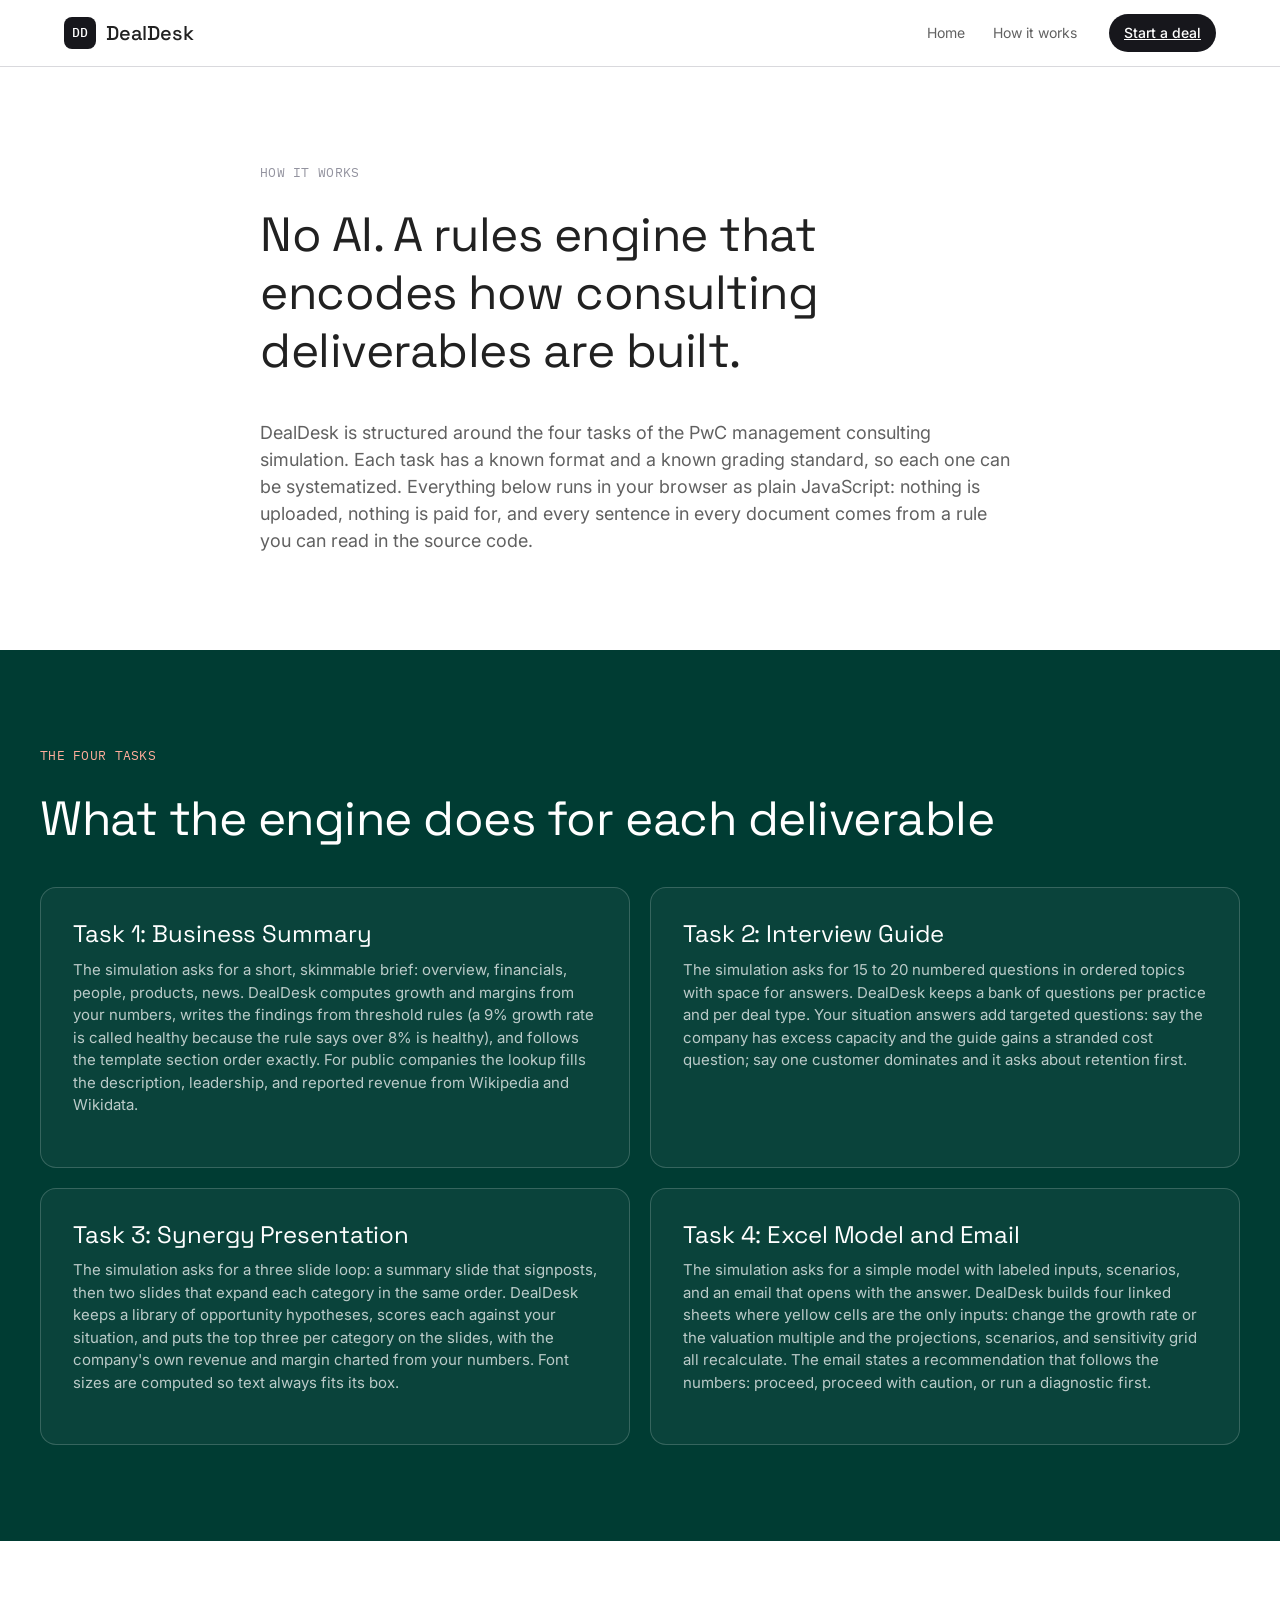
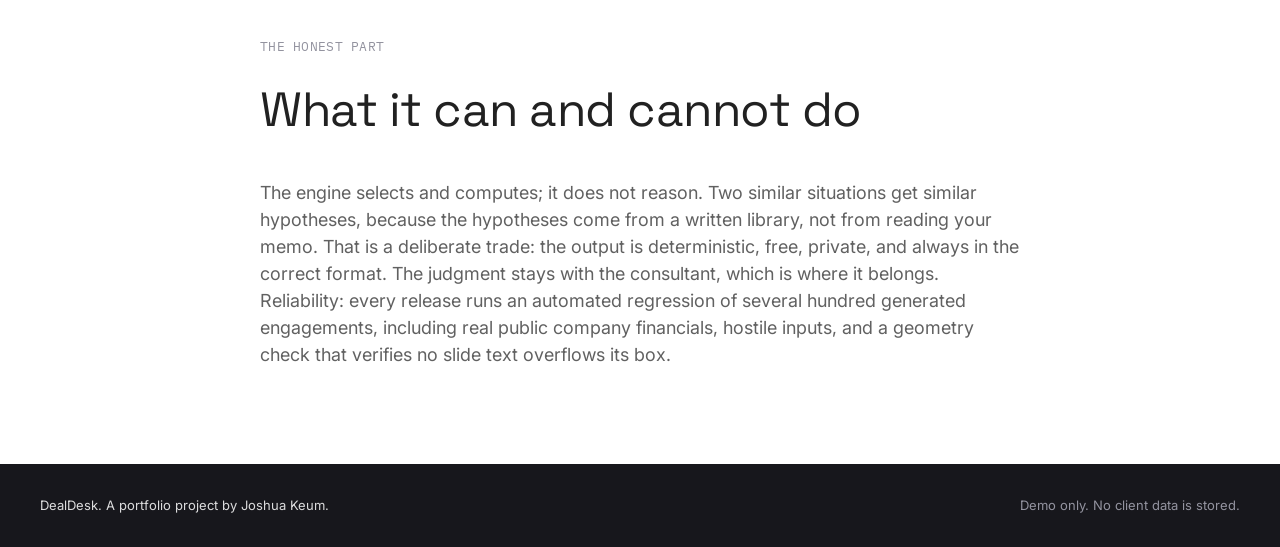
==== how-it-works.html @ 540aa22e "Practice lenses and automatic company branding The practice now decides what is asked about the patt" ====
<!DOCTYPE html>
<html lang="en">
<head>
  <meta charset="UTF-8" />
  <meta name="viewport" content="width=device-width, initial-scale=1.0" />
  <title>How DealDesk Works</title>
  <meta name="description" content="How DealDesk works: a rules engine structured on the four tasks of the PwC management consulting simulation. No AI, no server, free forever." />
  <link rel="preconnect" href="https://fonts.googleapis.com" />
  <link rel="preconnect" href="https://fonts.gstatic.com" crossorigin />
  <link href="https://fonts.googleapis.com/css2?family=Space+Grotesk:wght@400;500&family=Inter:wght@400;500&family=IBM+Plex+Mono:wght@400;500&display=swap" rel="stylesheet" />
  <link rel="stylesheet" href="css/styles.css?v=2026072414" />
</head>
<body>

  <header class="nav">
    <div class="nav-inner">
      <a class="brand" href="index.html">
        <span class="brand-mark">DD</span>
        <span class="brand-name">DealDesk</span>
      </a>
      <nav class="nav-links">
        <a href="index.html">Home</a>
        <a href="how-it-works.html">How it works</a>
      </nav>
      <a class="btn btn-primary btn-sm" href="index.html#" onclick="location.href='index.html'; return false;">Start a deal</a>
    </div>
  </header>

  <main class="view active">
    <section class="section">
      <div class="section-inner about-inner">
        <p class="eyebrow">How it works</p>
        <h2>No AI. A rules engine that encodes how consulting deliverables are built.</h2>
        <p class="about-text">DealDesk is structured around the four tasks of the PwC management
          consulting simulation. Each task has a known format and a known grading standard, so each
          one can be systematized. Everything below runs in your browser as plain JavaScript:
          nothing is uploaded, nothing is paid for, and every sentence in every document comes from
          a rule you can read in the source code.</p>
      </div>
    </section>

    <section class="section section-alt">
      <div class="section-inner">
        <p class="eyebrow">The four tasks</p>
        <h2>What the engine does for each deliverable</h2>
        <div class="deliv-grid">
          <div class="deliv-card">
            <h3>Task 1: Business Summary</h3>
            <p>The simulation asks for a short, skimmable brief: overview, financials, people,
              products, news. DealDesk computes growth and margins from your numbers, writes the
              findings from threshold rules (a 9% growth rate is called healthy because the rule
              says over 8% is healthy), and follows the template section order exactly. For public
              companies the lookup fills the description, leadership, and reported revenue from
              Wikipedia and Wikidata.</p>
          </div>
          <div class="deliv-card">
            <h3>Task 2: Interview Guide</h3>
            <p>The simulation asks for 15 to 20 numbered questions in ordered topics with space for
              answers. DealDesk keeps a bank of questions per practice and per deal type. Your
              situation answers add targeted questions: say the company has excess capacity and the
              guide gains a stranded cost question; say one customer dominates and it asks about
              retention first.</p>
          </div>
          <div class="deliv-card">
            <h3>Task 3: Synergy Presentation</h3>
            <p>The simulation asks for a three slide loop: a summary slide that signposts, then two
              slides that expand each category in the same order. DealDesk keeps a library of
              opportunity hypotheses, scores each against your situation, and puts the top three
              per category on the slides, with the company's own revenue and margin charted from
              your numbers. Font sizes are computed so text always fits its box.</p>
          </div>
          <div class="deliv-card">
            <h3>Task 4: Excel Model and Email</h3>
            <p>The simulation asks for a simple model with labeled inputs, scenarios, and an email
              that opens with the answer. DealDesk builds four linked sheets where yellow cells are
              the only inputs: change the growth rate or the valuation multiple and the
              projections, scenarios, and sensitivity grid all recalculate. The email states a
              recommendation that follows the numbers: proceed, proceed with caution, or run a
              diagnostic first.</p>
          </div>
        </div>
      </div>
    </section>

    <section class="section">
      <div class="section-inner about-inner">
        <p class="eyebrow">The honest part</p>
        <h2>What it can and cannot do</h2>
        <p class="about-text">The engine selects and computes; it does not reason. Two similar
          situations get similar hypotheses, because the hypotheses come from a written library,
          not from reading your memo. That is a deliberate trade: the output is deterministic,
          free, private, and always in the correct format. The judgment stays with the consultant,
          which is where it belongs.</p>
        <p class="about-text">Reliability: every release runs an automated regression of several
          hundred generated engagements, including real public company financials, hostile inputs,
          and a geometry check that verifies no slide text overflows its box.</p>
      </div>
    </section>

    <footer class="footer">
      <div class="footer-inner">
        <span>DealDesk. A portfolio project by Joshua Keum.</span>
        <span class="footer-muted">Demo only. No client data is stored.</span>
      </div>
    </footer>
  </main>

</body>
</html>
---- css/styles.css ----
/* ============ DealDesk styles: Cohere design system ============
   White editorial canvas, deep green product band, near-black pill
   CTAs, stone cards, mono labels, flat border-driven depth. */

:root {
  --primary: #17171c;
  --black: #000000;
  --ink: #212121;
  --deep-green: #003c33;
  --dark-navy: #071829;
  --canvas: #ffffff;
  --soft-stone: #eeece7;
  --pale-green: #edfce9;
  --pale-blue: #f1f5ff;
  --hairline: #d9d9dd;
  --border-light: #e5e7eb;
  --card-border: #f2f2f2;
  --muted: #93939f;
  --slate: #75758a;
  --body-muted: #616161;
  --action-blue: #1863dc;
  --focus-blue: #4c6ee6;
  --coral: #ff7759;
  --coral-soft: #ffad9b;
  --on-dark: #ffffff;
  --error: #b30000;

  --r-xs: 4px;
  --r-sm: 8px;
  --r-md: 16px;
  --r-lg: 22px;
  --r-xl: 30px;
  --r-pill: 32px;

  --font-display: "Space Grotesk", "Inter", ui-sans-serif, system-ui, sans-serif;
  --font-ui: "Inter", "Arial", ui-sans-serif, system-ui, sans-serif;
  --font-mono: "IBM Plex Mono", ui-monospace, monospace;
}

* { margin: 0; padding: 0; box-sizing: border-box; }

html { scroll-behavior: smooth; }

body {
  font-family: var(--font-ui);
  font-size: 16px;
  font-weight: 400;
  color: var(--ink);
  background: var(--canvas);
  line-height: 1.5;
  -webkit-font-smoothing: antialiased;
}

h1, h2, h3 {
  font-family: var(--font-display);
  font-weight: 400;
  line-height: 1.2;
}

/* ============ Buttons ============ */
.btn {
  font-family: var(--font-ui);
  font-weight: 500;
  font-size: 14px;
  line-height: 1.71;
  border: 1px solid transparent;
  border-radius: var(--r-pill);
  padding: 12px 24px;
  cursor: pointer;
  transition: opacity 0.18s ease, background 0.18s ease, color 0.18s ease;
}
.btn-primary { background: var(--primary); color: var(--on-dark); }
.btn-primary:hover:not(:disabled) { opacity: 0.85; }
.btn-ghost { background: transparent; color: var(--primary); border-color: var(--primary); }
.btn-ghost:hover:not(:disabled) { background: var(--soft-stone); }
.btn-sm { padding: 6px 14px; }
.btn-lg { padding: 14px 28px; font-size: 15px; }
.btn:disabled { opacity: 0.35; cursor: not-allowed; }
.btn-link {
  background: none; border: none; color: var(--action-blue); font-weight: 500;
  cursor: pointer; font-size: 14px; padding: 0; margin-top: 0.75rem;
  text-decoration: underline; text-underline-offset: 3px;
}

/* ============ Nav ============ */
.nav {
  position: sticky; top: 0; z-index: 50;
  background: rgba(255, 255, 255, 0.94);
  backdrop-filter: blur(8px);
  border-bottom: 1px solid var(--hairline);
}
.nav-inner {
  max-width: 1200px; margin: 0 auto; padding: 14px 24px;
  display: flex; align-items: center; gap: 2rem;
}
.brand { display: flex; align-items: center; gap: 10px; text-decoration: none; }
.brand-mark {
  width: 32px; height: 32px; border-radius: var(--r-sm);
  background: var(--primary); color: var(--on-dark);
  display: grid; place-items: center;
  font-family: var(--font-mono); font-weight: 500; font-size: 13px;
}
.brand-name {
  font-family: var(--font-display); font-weight: 500; font-size: 20px;
  letter-spacing: -0.2px; color: var(--ink);
}
.nav-links { display: flex; gap: 28px; margin-left: auto; }
.nav-links a {
  color: var(--body-muted); text-decoration: none; font-size: 14px; font-weight: 400;
}
.nav-links a:hover { color: var(--ink); text-decoration: underline; text-underline-offset: 4px; }

/* ============ Views ============ */
.view { display: none; }
.view.active { display: block; }

/* ============ Hero ============ */
.hero {
  max-width: 1200px; margin: 0 auto; padding: 96px 24px 80px;
  display: grid; grid-template-columns: 1.15fr 1fr; gap: 56px; align-items: center;
}
.eyebrow {
  font-family: var(--font-mono);
  font-size: 13px; font-weight: 400; letter-spacing: 0.28px;
  text-transform: uppercase; color: var(--muted); margin-bottom: 24px;
}
.hero h1 {
  font-size: clamp(42px, 6vw, 76px);
  line-height: 1.02; letter-spacing: -0.02em;
  color: var(--ink); margin-bottom: 24px;
}
.hero-sub {
  font-size: 18px; line-height: 1.4; color: var(--body-muted);
  max-width: 34rem; margin-bottom: 32px;
}
.hero-actions { display: flex; gap: 16px; flex-wrap: wrap; align-items: center; }
.hero-note { margin-top: 28px; font-size: 13px; color: var(--muted); }

/* Hero doc stack visual: rounded media cards, flat, border-driven */
.hero-visual { display: flex; justify-content: center; }
.doc-stack { position: relative; width: 320px; height: 360px; }
.doc-card {
  position: absolute; width: 240px; background: var(--canvas);
  border: 1px solid var(--border-light); border-radius: var(--r-lg);
  padding: 20px;
}
.doc-1 { top: 0; left: 0; transform: rotate(-3deg); background: var(--soft-stone); border-color: var(--soft-stone); }
.doc-2 { top: 112px; left: 60px; transform: rotate(2deg); z-index: 2; }
.doc-3 { top: 228px; left: 15px; transform: rotate(-1.5deg); z-index: 3; background: var(--primary); border-color: var(--primary); }
.doc-3 .doc-title { color: var(--on-dark); }
.doc-title {
  display: block; font-family: var(--font-display); font-weight: 500;
  margin: 10px 0 12px; font-size: 15px; letter-spacing: -0.1px; color: var(--ink);
}
.doc-tag {
  font-family: var(--font-mono); font-size: 11px; font-weight: 500;
  letter-spacing: 0.28px; padding: 3px 8px; border-radius: var(--r-xs);
}
.tag-doc { background: var(--pale-blue); color: var(--action-blue); }
.tag-ppt { background: #fff0ec; color: var(--coral); }
.tag-xls { background: var(--pale-green); color: var(--deep-green); }
.doc-lines i { display: block; height: 6px; border-radius: 3px; background: var(--border-light); margin-bottom: 6px; }
.doc-1 .doc-lines i { background: #e0ded7; }
.doc-grid { display: grid; grid-template-columns: repeat(4, 1fr); gap: 4px; }
.doc-grid i { height: 12px; background: #26262c; border: 1px solid #303038; border-radius: 2px; }

/* ============ Sections ============ */
.section { padding: 96px 24px; }
.section-alt { background: var(--deep-green); color: var(--on-dark); }
.section-inner { max-width: 1200px; margin: 0 auto; }
.section h2 {
  font-size: clamp(32px, 4vw, 48px); letter-spacing: -0.01em;
  color: var(--ink); margin-bottom: 40px;
}
.section-alt h2, .section-alt .eyebrow { color: var(--on-dark); }
.section-alt .eyebrow { color: var(--coral-soft); }

/* How it works: unframed capability cards with top rules */
.steps-row { display: grid; grid-template-columns: repeat(3, 1fr); gap: 32px; }
.step-card { border-top: 1px solid var(--hairline); padding-top: 24px; }
.step-num {
  font-family: var(--font-mono); font-size: 13px; letter-spacing: 0.28px;
  color: var(--muted);
}
.step-card h3 {
  font-size: 24px; line-height: 1.3; margin: 12px 0 8px; color: var(--ink);
  letter-spacing: -0.1px;
}
.step-card p { font-size: 15px; color: var(--body-muted); }

/* Deliverables: dark green band, translucent cards, pale borders */
.deliv-intro {
  font-size: 18px; line-height: 1.4; color: rgba(255, 255, 255, 0.75);
  max-width: 46rem; margin: -1.5rem 0 40px;
}
.deliv-grid { display: grid; grid-template-columns: repeat(2, 1fr); gap: 20px; }
.deliv-card {
  border: 1px solid rgba(255, 255, 255, 0.18); border-radius: var(--r-md);
  padding: 32px; background: rgba(255, 255, 255, 0.04);
}
.deliv-icon {
  width: 40px; height: 40px; border-radius: var(--r-sm); display: grid; place-items: center;
  font-size: 18px; margin-bottom: 20px;
  background: rgba(255, 255, 255, 0.1); color: var(--on-dark);
}
.deliv-card h3 { font-size: 24px; letter-spacing: -0.1px; color: var(--on-dark); margin-bottom: 10px; }
.deliv-card p { font-size: 15px; color: rgba(255, 255, 255, 0.72); margin-bottom: 18px; }
.deliv-format {
  font-family: var(--font-mono); font-size: 12px; letter-spacing: 0.28px;
  color: var(--coral-soft); text-transform: uppercase;
}

/* Sample downloads strip on the dark band */
.sample-strip {
  margin-top: 32px; padding-top: 24px;
  border-top: 1px solid rgba(255, 255, 255, 0.18);
  display: flex; align-items: center; gap: 12px; flex-wrap: wrap;
}
.sample-label { font-size: 14px; color: rgba(255, 255, 255, 0.75); margin-right: 8px; }
.sample-btn { color: var(--on-dark); border-color: rgba(255, 255, 255, 0.5); text-decoration: none; display: inline-block; }
.sample-btn:hover { background: rgba(255, 255, 255, 0.12); }

.about-inner { max-width: 760px; }
.about-text { font-size: 18px; line-height: 1.5; color: var(--body-muted); }

.footer { background: var(--primary); padding: 32px 24px; }
.footer-inner {
  max-width: 1200px; margin: 0 auto; display: flex; justify-content: space-between;
  flex-wrap: wrap; gap: 8px; font-size: 13px; color: rgba(255, 255, 255, 0.85);
}
.footer-muted { color: var(--muted); }

/* ============ Workflow ============ */
.workflow-shell { max-width: 920px; margin: 0 auto; padding: 56px 24px 96px; }

.stepper {
  display: flex; list-style: none; gap: 0; margin-bottom: 56px;
  border-bottom: 1px solid var(--hairline); padding-bottom: 20px;
}
.stepper-item {
  flex: 1; display: flex; align-items: center; gap: 10px;
  color: var(--muted); font-size: 13px; font-weight: 500;
}
.stepper-dot {
  width: 28px; height: 28px; border-radius: 9999px; display: grid; place-items: center;
  border: 1px solid var(--hairline); background: var(--canvas);
  font-family: var(--font-mono); font-size: 12px; flex-shrink: 0;
}
.stepper-item.active { color: var(--ink); }
.stepper-item.active .stepper-dot { background: var(--primary); color: var(--on-dark); border-color: var(--primary); }
.stepper-item.done { color: var(--deep-green); }
.stepper-item.done .stepper-dot { background: var(--pale-green); border-color: var(--deep-green); color: var(--deep-green); }

.wf-step { display: none; }
.wf-step.active { display: block; animation: fadeUp 0.3s ease; }
@keyframes fadeUp { from { opacity: 0; transform: translateY(8px); } to { opacity: 1; transform: none; } }

.wf-header { margin-bottom: 40px; }
.wf-header h2 {
  font-size: clamp(28px, 3.5vw, 40px); letter-spacing: -0.01em;
  color: var(--ink); margin-bottom: 8px;
}
.wf-header p { color: var(--body-muted); font-size: 16px; }

.wf-form .form-row { display: grid; grid-template-columns: 1fr 1fr; gap: 20px; }
.form-field { margin-bottom: 20px; display: flex; flex-direction: column; }
.form-field label { font-size: 14px; font-weight: 500; margin-bottom: 8px; color: var(--ink); }
.req { color: var(--error); }
.form-field input, .form-field select, .form-field textarea {
  font-family: var(--font-ui); font-size: 15px; color: var(--ink);
  border: 1px solid var(--hairline); border-radius: var(--r-xs); padding: 12px 14px;
  background: var(--canvas); transition: border-color 0.15s ease;
}
.form-field input:focus, .form-field select:focus, .form-field textarea:focus {
  outline: none; border-color: var(--form-focus, #9b60aa);
}
textarea { resize: vertical; }

.wf-actions {
  display: flex; justify-content: space-between; align-items: center;
  margin-top: 40px;
}

/* Company lookup */
.lookup-row { display: flex; gap: 10px; }
.lookup-row input { flex: 1; }
.lookup-status { font-size: 12px; color: var(--muted); margin-top: 6px; line-height: 1.4; }
.lookup-status.ok { color: var(--deep-green); }
.lookup-status.err { color: var(--error); }

/* Practice selector: stone cards, pale-green active */
.practice-grid {
  display: grid; grid-template-columns: repeat(3, 1fr); gap: 14px; margin-top: 6px;
}
.practice-card {
  display: flex; flex-direction: column; gap: 4px;
  border: 1px solid var(--border-light); border-radius: var(--r-sm);
  padding: 18px 20px; cursor: pointer; background: var(--soft-stone);
  transition: border-color 0.15s ease, background 0.15s ease;
}
.practice-card:hover { border-color: var(--primary); }
/* Radios stay in the tab order but render invisibly inside the card */
.practice-card input {
  position: absolute; width: 1px; height: 1px;
  clip-path: inset(50%); overflow: hidden; white-space: nowrap;
}
.practice-card { position: relative; }
.practice-card:has(input:checked) {
  border-color: var(--primary); background: var(--pale-green);
  box-shadow: inset 0 0 0 1px var(--primary);
}
.practice-card:has(input:focus-visible) {
  outline: 2px solid var(--focus-blue); outline-offset: 2px;
}
.practice-name { font-family: var(--font-display); font-weight: 500; font-size: 16px; color: var(--ink); }
.practice-blurb { font-size: 13px; color: var(--body-muted); line-height: 1.4; }

/* Brand fieldset */
.brand-fieldset {
  border: 1px solid var(--border-light); border-radius: var(--r-md);
  padding: 24px 24px 12px; margin-bottom: 20px; background: var(--canvas);
}
.brand-fieldset legend {
  font-family: var(--font-mono); font-size: 12px; letter-spacing: 0.28px;
  text-transform: uppercase; color: var(--slate); padding: 0 8px;
}
.brand-hint { font-size: 13px; color: var(--body-muted); margin-bottom: 16px; }
.form-row-3 { display: grid; grid-template-columns: repeat(3, 1fr); gap: 20px; }
.form-field input[type="color"] {
  height: 44px; padding: 4px; cursor: pointer; width: 100%;
}
.review-subhead { margin-top: 20px; padding-top: 16px; border-top: 1px solid var(--hairline); }

/* Demo banner */
.demo-banner {
  display: flex; align-items: center; gap: 16px; margin-bottom: 20px;
  background: var(--pale-blue); border-radius: var(--r-sm); padding: 12px 16px;
  font-size: 14px; color: var(--ink);
}

/* Manual financials entry */
.manual-panel {
  border: 1px solid var(--border-light); border-radius: var(--r-md);
  padding: 20px; margin-bottom: 20px; background: var(--canvas);
}
.manual-grid {
  display: grid; grid-template-columns: 175px repeat(4, 1fr); gap: 8px;
  align-items: center; margin-bottom: 14px;
}
.manual-head {
  font-family: var(--font-mono); font-size: 12px; letter-spacing: 0.28px;
  text-transform: uppercase; color: var(--slate);
}
.manual-grid input {
  font-family: var(--font-ui); font-size: 14px; color: var(--ink);
  border: 1px solid var(--hairline); border-radius: var(--r-xs);
  padding: 8px 10px; width: 100%;
}
.manual-grid input:focus { outline: none; border-color: var(--focus-blue); }
.manual-year { background: var(--soft-stone); }
.manual-status { margin-left: 12px; font-size: 13px; color: var(--deep-green); }

/* Sample data warning */
.warn-box {
  background: #fff0ec; border: 1px solid var(--coral-soft); border-radius: var(--r-sm);
  padding: 12px 16px; margin-top: 14px; font-size: 13px; color: var(--ink);
}

/* Upload zones: stone surfaces, generous radius */
.upload-zones { display: grid; grid-template-columns: repeat(3, 1fr); gap: 16px; }
.upload-zone {
  border: 1px dashed var(--hairline); border-radius: var(--r-md);
  padding: 28px 20px; text-align: center; cursor: pointer;
  background: var(--soft-stone); transition: border-color 0.18s ease, background 0.18s ease;
}
.upload-zone:hover { border-color: var(--primary); background: #e7e4dd; }
.upload-zone.has-files { border-style: solid; border-color: var(--deep-green); background: var(--pale-green); }
.upload-icon {
  width: 40px; height: 40px; margin: 0 auto 12px; border-radius: 9999px;
  background: var(--canvas); color: var(--ink); border: 1px solid var(--border-light);
  display: grid; place-items: center; font-size: 16px;
}
.upload-zone h3 { font-size: 16px; font-family: var(--font-ui); font-weight: 500; color: var(--ink); margin-bottom: 4px; }
.upload-zone p { font-size: 13px; color: var(--body-muted); margin-bottom: 8px; }
.upload-hint { font-family: var(--font-mono); font-size: 11px; letter-spacing: 0.28px; color: var(--muted); }
.upload-files { margin-top: 12px; text-align: left; }
.upload-files .file-chip {
  display: flex; align-items: center; gap: 6px;
  font-size: 13px; color: var(--deep-green); font-weight: 500;
  background: var(--canvas); border: 1px solid var(--border-light);
  border-radius: var(--r-xs); padding: 6px 10px; margin-top: 6px;
}

/* Review */
.review-grid { display: grid; grid-template-columns: 1.2fr 1fr; gap: 20px; }
.review-card {
  background: var(--canvas); border: 1px solid var(--border-light);
  border-radius: var(--r-md); padding: 24px;
}
.review-card h3 { font-size: 20px; letter-spacing: -0.1px; color: var(--ink); margin-bottom: 16px; }
.review-list div { display: flex; justify-content: space-between; gap: 16px; padding: 8px 0; border-bottom: 1px solid var(--card-border); }
.review-list dt { font-size: 13px; color: var(--muted); }
.review-list dd { font-size: 14px; font-weight: 500; text-align: right; }
.check-row {
  display: flex; align-items: center; gap: 10px; padding: 8px 0;
  font-size: 14px; cursor: pointer;
}
.check-row input { width: 16px; height: 16px; accent-color: var(--primary); }

/* Outputs: flat bordered cards */
.output-grid { display: grid; grid-template-columns: 1fr 1fr; gap: 20px; }
.output-card {
  background: var(--canvas); border: 1px solid var(--border-light);
  border-radius: var(--r-md); padding: 24px;
  transition: border-color 0.2s ease;
}
.output-card.ready { border-color: var(--deep-green); }
.output-top { display: flex; justify-content: space-between; align-items: center; margin-bottom: 14px; }
.output-status {
  font-family: var(--font-mono); font-size: 11px; letter-spacing: 0.28px;
  text-transform: uppercase; padding: 3px 10px; border-radius: 9999px;
}
.status-pending { background: var(--soft-stone); color: var(--slate); }
.status-working { background: #fff0ec; color: var(--coral); }
.status-ready { background: var(--pale-green); color: var(--deep-green); }
.output-card h3 { font-size: 20px; letter-spacing: -0.1px; color: var(--ink); margin-bottom: 6px; }
.output-desc { font-size: 13px; color: var(--body-muted); margin-bottom: 16px; }
.output-bar { height: 4px; border-radius: 2px; background: var(--card-border); overflow: hidden; margin-bottom: 16px; }
.output-bar i { display: block; height: 100%; width: 0; background: var(--coral); transition: width 0.4s ease; }
.output-card.ready .output-bar i { background: var(--deep-green); }
.output-actions { display: flex; gap: 10px; }

/* Modal */
.modal-backdrop {
  position: fixed; inset: 0; background: rgba(23, 23, 28, 0.55);
  display: none; align-items: center; justify-content: center; z-index: 100; padding: 24px;
}
.modal-backdrop.open { display: flex; }
.modal {
  background: var(--canvas); border-radius: var(--r-lg); max-width: 640px; width: 100%;
  max-height: 80vh; display: flex; flex-direction: column;
}
.modal-head {
  display: flex; justify-content: space-between; align-items: center;
  padding: 20px 24px; border-bottom: 1px solid var(--hairline);
}
.modal-head h3 { font-size: 20px; letter-spacing: -0.1px; color: var(--ink); }
.modal-close {
  background: none; border: none; font-size: 24px; color: var(--muted);
  cursor: pointer; line-height: 1;
}
.modal-body { padding: 24px; overflow-y: auto; font-size: 14px; color: var(--body-muted); }
.modal-body h4 {
  font-family: var(--font-display); font-weight: 500; color: var(--ink);
  margin: 18px 0 6px; font-size: 16px;
}
.modal-body h4:first-child { margin-top: 0; }
.modal-body ul { padding-left: 1.2rem; margin-bottom: 8px; }
.modal-body li { margin-bottom: 5px; }
.preview-note {
  background: var(--pale-blue); border-radius: var(--r-sm); padding: 12px 16px;
  font-size: 13px; margin-bottom: 20px; color: var(--ink);
}

/* Focus states */
:focus-visible { outline: 2px solid var(--focus-blue); outline-offset: 2px; }

/* ============ Responsive ============ */
@media (max-width: 860px) {
  .hero { grid-template-columns: 1fr; padding-top: 56px; }
  .hero-visual { display: none; }
  .steps-row, .upload-zones { grid-template-columns: 1fr; }
  .deliv-grid, .output-grid, .review-grid { grid-template-columns: 1fr; }
  .wf-form .form-row, .form-row-3 { grid-template-columns: 1fr; }
  .practice-grid { grid-template-columns: 1fr; }
  .stepper-label { display: none; }
  .nav-links { display: none; }
  .section { padding: 64px 24px; }
}

/* ============ Branding controls ============ */
.color-readout {
  display: flex; align-items: center; gap: 8px; flex-wrap: wrap; margin-top: 8px;
}
.color-readout .cr-chip {
  width: 18px; height: 18px; border-radius: 4px; border: 1px solid var(--hairline);
}
.color-readout code {
  font-family: var(--font-mono); font-size: 11px; color: var(--body-muted);
  background: var(--soft-stone); border-radius: 4px; padding: 3px 7px; white-space: nowrap;
}
.font-pair-row { display: flex; gap: 8px; }
.font-pair-row select { flex: 1; min-width: 0; }
.font-sample {
  display: flex; flex-direction: column; gap: 4px;
  background: var(--canvas); border: 1px solid var(--border-light);
  border-radius: var(--r-sm); padding: 12px 14px; margin-bottom: 8px; color: var(--ink);
}

/* ============ Output previews ============ */
.modal { max-width: 980px; }
.pv-switch {
  display: flex; align-items: center; gap: 8px; margin-bottom: 16px; flex-wrap: wrap;
}
.pv-swbtn {
  font-family: var(--font-ui); font-size: 13px; font-weight: 500;
  border: 1px solid var(--hairline); background: var(--canvas); color: var(--body-muted);
  border-radius: var(--r-pill); padding: 6px 16px; cursor: pointer;
}
.pv-swbtn.active { background: var(--primary); color: var(--on-dark); border-color: var(--primary); }
.pv-note { font-size: 12px; color: var(--muted); flex: 1; min-width: 180px; }
.pv-overview h4 { font-family: var(--font-display); color: var(--ink); margin: 18px 0 6px; font-size: 16px; }
.pv-overview h4:first-child { margin-top: 0; }
.pv-overview ul { padding-left: 1.2rem; margin-bottom: 8px; }
.pv-overview li { margin-bottom: 5px; }

/* Word page mock */
.pv-page {
  background: #fff; box-shadow: 0 1px 6px rgba(23,23,28,.14);
  border: 1px solid var(--border-light); margin: 0 auto 20px; max-width: 714px;
}
.pv-runhead, .pv-runfoot { display: flex; justify-content: space-between; padding-bottom: 6px; margin-bottom: 14px; }
.pv-runfoot { border-bottom: 0; border-top: 1px solid var(--card-border); padding-top: 6px; margin: 18px 0 0; }
.pv-divider {
  font-family: var(--font-mono); font-size: 11px; letter-spacing: .06em; text-transform: uppercase;
  color: var(--slate); border-top: 1px solid var(--hairline); padding-top: 14px; margin: 22px 0 14px;
}

/* Slides */
.pv-deck { display: flex; flex-direction: column; gap: 18px; align-items: center; }
.pv-slide-wrap { width: 100%; }
.pv-slide-no {
  font-family: var(--font-mono); font-size: 11px; color: var(--muted); margin-bottom: 5px;
}
.pv-slide {
  position: relative; overflow: hidden; border: 1px solid var(--border-light);
  box-shadow: 0 1px 6px rgba(23,23,28,.14); transform-origin: top left;
}

/* Spreadsheet */
.pv-xl { font-family: var(--font-ui); }
.pv-tabs { display: flex; gap: 4px; margin-bottom: 0; }
.pv-tab {
  font-family: var(--font-ui); font-size: 12px; font-weight: 500; cursor: pointer;
  border: 1px solid var(--hairline); border-bottom: none; background: var(--soft-stone);
  color: var(--body-muted); padding: 6px 14px; border-radius: 6px 6px 0 0;
}
.pv-tab.active { background: #fff; color: var(--ink); }
.pv-sheet { border: 1px solid var(--hairline); overflow-x: auto; background: #fff; }
.pv-grid { border-collapse: collapse; font-size: 12px; white-space: nowrap; }
.pv-grid th, .pv-grid td { border: 1px solid #e3e3e8; padding: 3px 7px; }
.pv-colhead, .pv-rowhead, .pv-corner {
  background: #f2f2f5; color: var(--slate); font-weight: 500; font-size: 11px; text-align: center;
}
.pv-rowhead { min-width: 26px; }
.pv-cell { color: #1a1a1a; }
.pv-cell.pv-input { background: #FFF2CC; color: #1F4E79; font-weight: 700; text-align: right; }
.pv-cell.pv-calc, .pv-cell.pv-pctRow { text-align: right; }
.pv-cell.pv-pctRow { color: #63666a; font-style: italic; }
.pv-cell.pv-calcBold { text-align: right; font-weight: 700; background: #f2f5f7; }
.pv-cell.pv-labelBold { font-weight: 700; background: #f2f5f7; }
.pv-cell.pv-section { background: var(--ink, #0A1F2E); color: #fff; font-weight: 700; font-size: 11px; }
.pv-cell.pv-yearA { background: #0A1F2E; color: #fff; font-weight: 700; text-align: center; }
.pv-cell.pv-yearF { background: #E8EDFF; font-weight: 700; text-align: center; }
.pv-cell.pv-title { font-weight: 700; font-size: 13px; }
.pv-cell.pv-note { color: #63666a; font-style: italic; font-size: 11px; }
.pv-cell.pv-hasf { cursor: help; }
.pv-hint { font-size: 12px; color: var(--muted); margin-top: 8px; }

@media (max-width: 900px) {
  .pv-slide { transform: scale(.62); }
  .pv-slide-wrap { height: 250px; }
}

/* ============ Honest UI additions ============ */
.field-msg {
  font-size: 13px; color: var(--error); margin-top: 6px;
}
.field-error { border-color: var(--error) !important; }
.field-help { font-size: 12px; color: var(--muted); margin-top: 5px; line-height: 1.35; }
.upload-zones.single { grid-template-columns: 1fr; }
.upload-note { font-size: 13px; color: var(--body-muted); margin-top: 12px; }

/* Optional detail panel */
.opt-panel {
  border: 1px solid var(--border-light); border-radius: var(--r-md);
  background: var(--canvas); margin-bottom: 20px;
}
.opt-panel > summary {
  cursor: pointer; padding: 16px 20px; list-style: none;
  display: flex; flex-direction: column; gap: 3px;
}
.opt-panel > summary::-webkit-details-marker { display: none; }
.opt-panel > summary::after {
  content: "Show"; position: absolute; right: 20px;
  font-family: var(--font-mono); font-size: 11px; letter-spacing: .06em;
  text-transform: uppercase; color: var(--action-blue);
}
.opt-panel[open] > summary::after { content: "Hide"; }
.opt-panel > summary { position: relative; }
.opt-title { font-size: 15px; font-weight: 500; color: var(--ink); }
.opt-sub { font-size: 13px; color: var(--body-muted); max-width: 52ch; }
.opt-body { padding: 4px 20px 8px; border-top: 1px solid var(--card-border); }
.opt-panel:focus-within { border-color: var(--primary); }

/* Branding moved into the review step */
.review-branding { margin-top: 20px; }
.review-branding .brand-fieldset { border: 0; padding: 0; margin: 0; }
.review-branding .brand-fieldset legend { padding: 0; font-family: var(--font-display); font-size: 20px; color: var(--ink); }

/* Hero lookup */
.hero-try {
  background: var(--soft-stone); border-radius: var(--r-md);
  padding: 18px 20px; margin-bottom: 24px; max-width: 34rem;
}
.hero-try-label { display: block; font-size: 14px; font-weight: 500; color: var(--ink); margin-bottom: 10px; }
.hero-try-row { display: flex; gap: 10px; }
.hero-try-row input {
  flex: 1; min-width: 0; font-family: var(--font-ui); font-size: 15px; color: var(--ink);
  border: 1px solid var(--hairline); border-radius: var(--r-xs); padding: 11px 14px; background: var(--canvas);
}
.hero-try-row input:focus { outline: none; border-color: var(--primary); }
.hero-result { font-size: 13px; color: var(--body-muted); margin-top: 12px; line-height: 1.5; }
.hero-result.ok { color: var(--ink); }
.hero-result.err { color: var(--error); }
.hero-verdict { display: block; margin-top: 6px; color: var(--deep-green); font-weight: 500; }
.hero-go { margin-top: 12px; }

@media (max-width: 860px) {
  .hero-try { max-width: none; }
  .manual-grid { grid-template-columns: 96px repeat(4, minmax(64px, 1fr)); font-size: 13px; }
  .manual-grid input { padding: 7px 6px; font-size: 13px; }
  .manual-head { font-size: 10px; }
  .form-row-3 { grid-template-columns: 1fr; }
}

.hero-src { display:block; margin-top:6px; font-size:12px; color:var(--muted); }
.hero-result.ok strong { display:block; font-size:15px; color:var(--ink); margin-bottom:4px; }
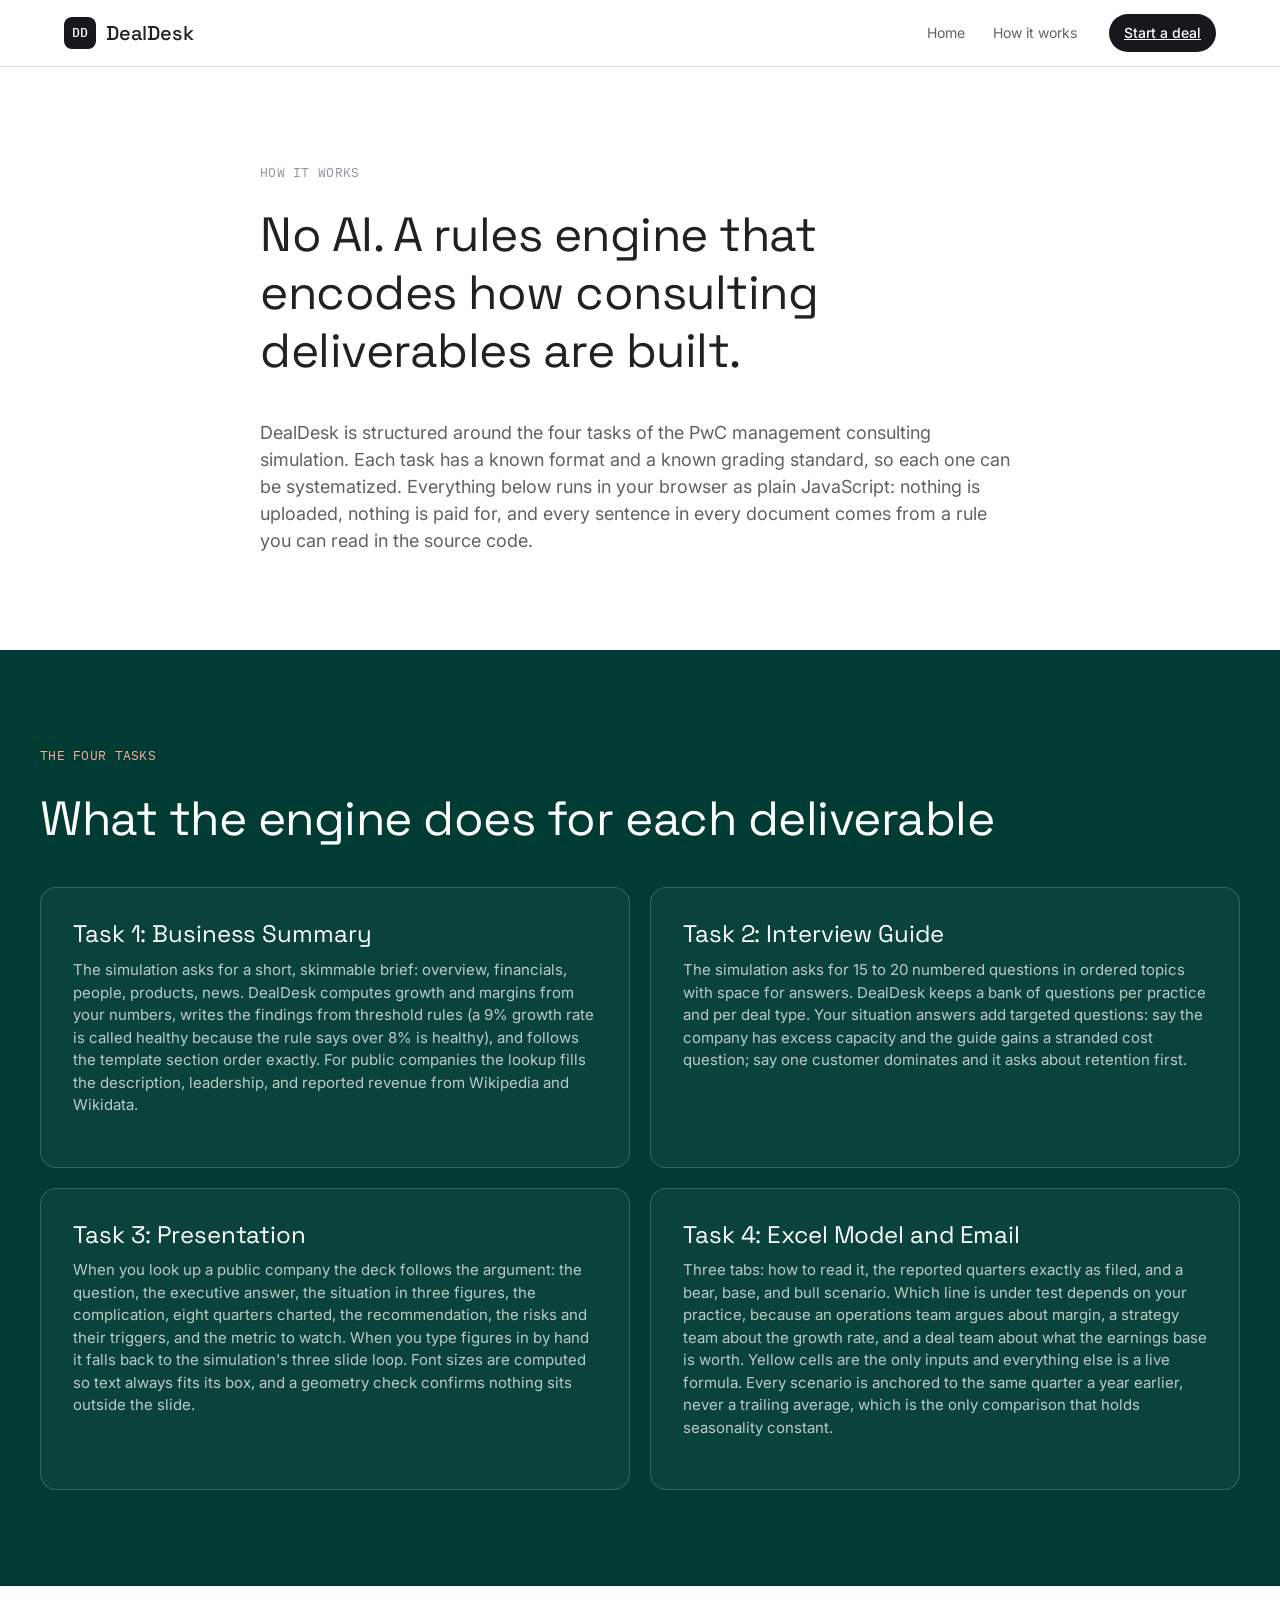
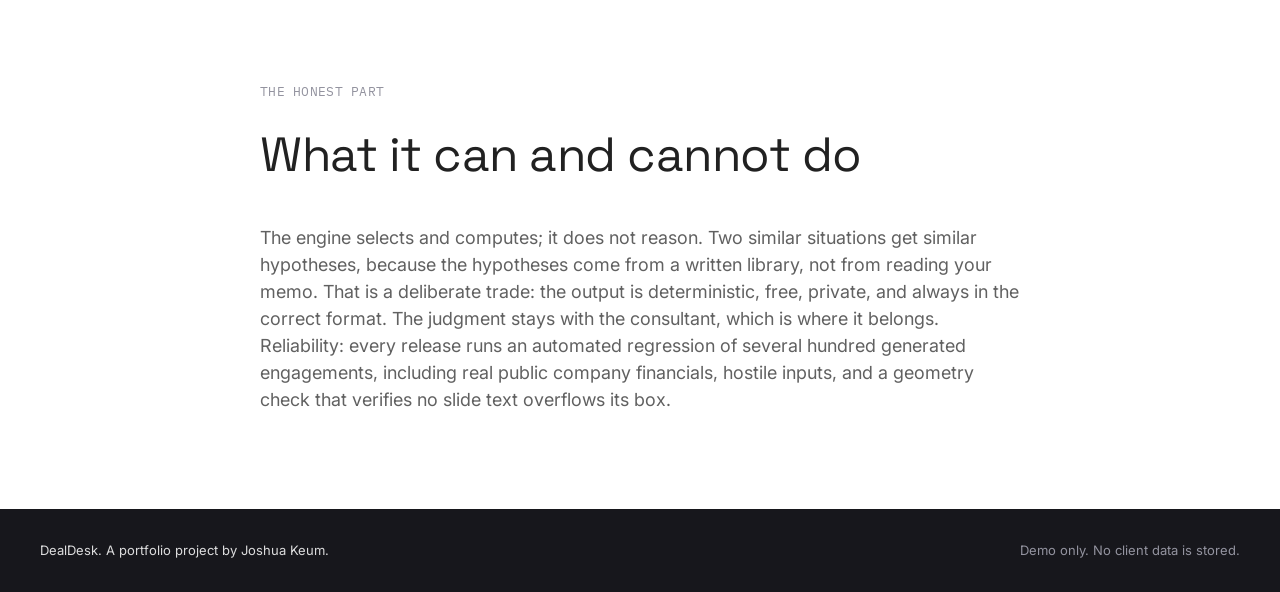
==== commit 6388c664: "Carry the chosen typography into the model and the charts The font choice reached the Word documents" ====
--- a/how-it-works.html
+++ b/how-it-works.html
@@ -8,7 +8,7 @@
   <link rel="preconnect" href="https://fonts.googleapis.com" />
   <link rel="preconnect" href="https://fonts.gstatic.com" crossorigin />
   <link href="https://fonts.googleapis.com/css2?family=Space+Grotesk:wght@400;500&family=Inter:wght@400;500&family=IBM+Plex+Mono:wght@400;500&display=swap" rel="stylesheet" />
-  <link rel="stylesheet" href="css/styles.css?v=2026072414" />
+  <link rel="stylesheet" href="css/styles.css?v=2026072419" />
 </head>
 <body>
 
@@ -62,21 +62,23 @@
               retention first.</p>
           </div>
           <div class="deliv-card">
-            <h3>Task 3: Synergy Presentation</h3>
-            <p>The simulation asks for a three slide loop: a summary slide that signposts, then two
-              slides that expand each category in the same order. DealDesk keeps a library of
-              opportunity hypotheses, scores each against your situation, and puts the top three
-              per category on the slides, with the company's own revenue and margin charted from
-              your numbers. Font sizes are computed so text always fits its box.</p>
+            <h3>Task 3: Presentation</h3>
+            <p>When you look up a public company the deck follows the argument: the question, the
+              executive answer, the situation in three figures, the complication, eight quarters
+              charted, the recommendation, the risks and their triggers, and the metric to watch.
+              When you type figures in by hand it falls back to the simulation's three slide loop.
+              Font sizes are computed so text always fits its box, and a geometry check confirms
+              nothing sits outside the slide.</p>
           </div>
           <div class="deliv-card">
             <h3>Task 4: Excel Model and Email</h3>
-            <p>The simulation asks for a simple model with labeled inputs, scenarios, and an email
-              that opens with the answer. DealDesk builds four linked sheets where yellow cells are
-              the only inputs: change the growth rate or the valuation multiple and the
-              projections, scenarios, and sensitivity grid all recalculate. The email states a
-              recommendation that follows the numbers: proceed, proceed with caution, or run a
-              diagnostic first.</p>
+            <p>Three tabs: how to read it, the reported quarters exactly as filed, and a bear,
+              base, and bull scenario. Which line is under test depends on your practice, because
+              an operations team argues about margin, a strategy team about the growth rate, and a
+              deal team about what the earnings base is worth. Yellow cells are the only inputs and
+              everything else is a live formula. Every scenario is anchored to the same quarter a
+              year earlier, never a trailing average, which is the only comparison that holds
+              seasonality constant.</p>
           </div>
         </div>
       </div>
--- a/css/styles.css
+++ b/css/styles.css
@@ -1,6 +1,13 @@
 /* ============ DealDesk styles: Cohere design system ============
    White editorial canvas, deep green product band, near-black pill
    CTAs, stone cards, mono labels, flat border-driven depth. */
+
+/* The hidden attribute has to beat every layout rule below it. Any
+   class that sets display, and most of them do, silently overrides the
+   browser default of display:none and leaves a "hidden" element on
+   screen. That is how the font pairing and the mix and match controls
+   ended up visible at the same time. */
+[hidden] { display: none !important; }
 
 :root {
   --primary: #17171c;
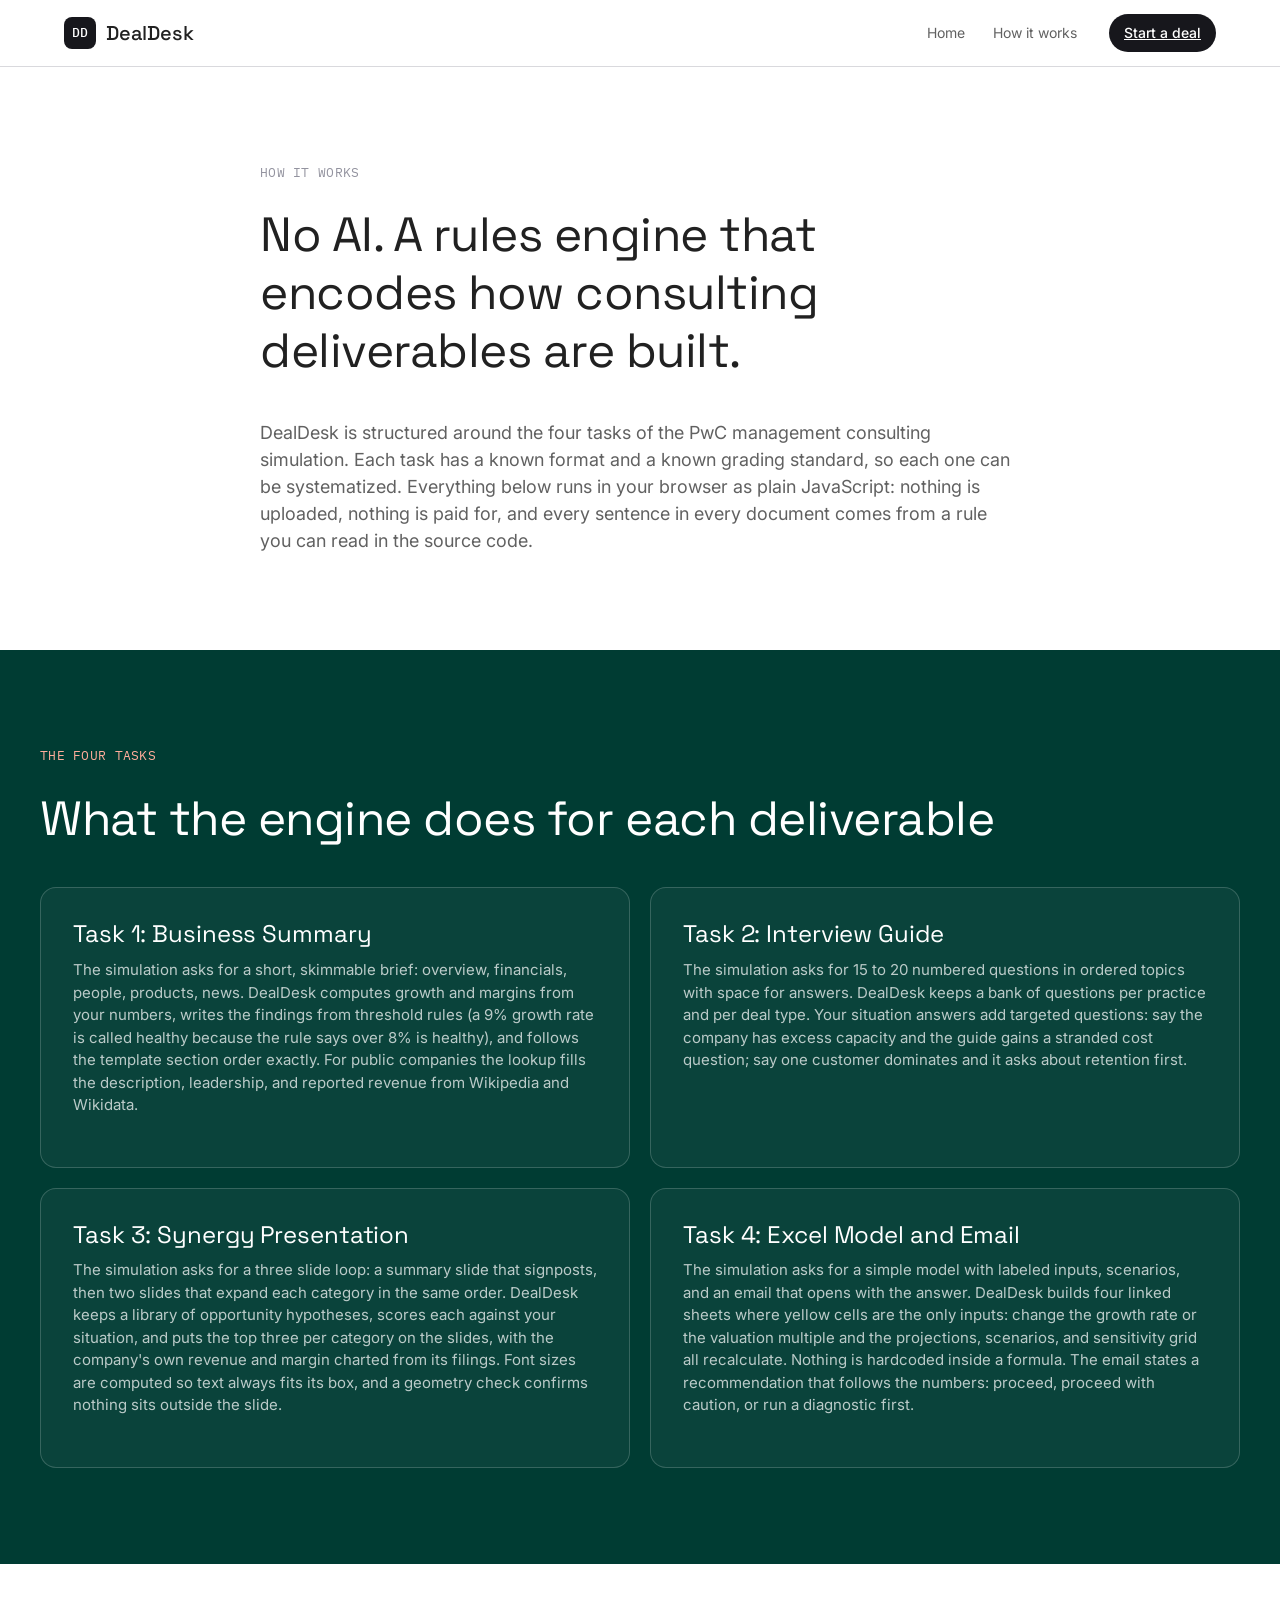
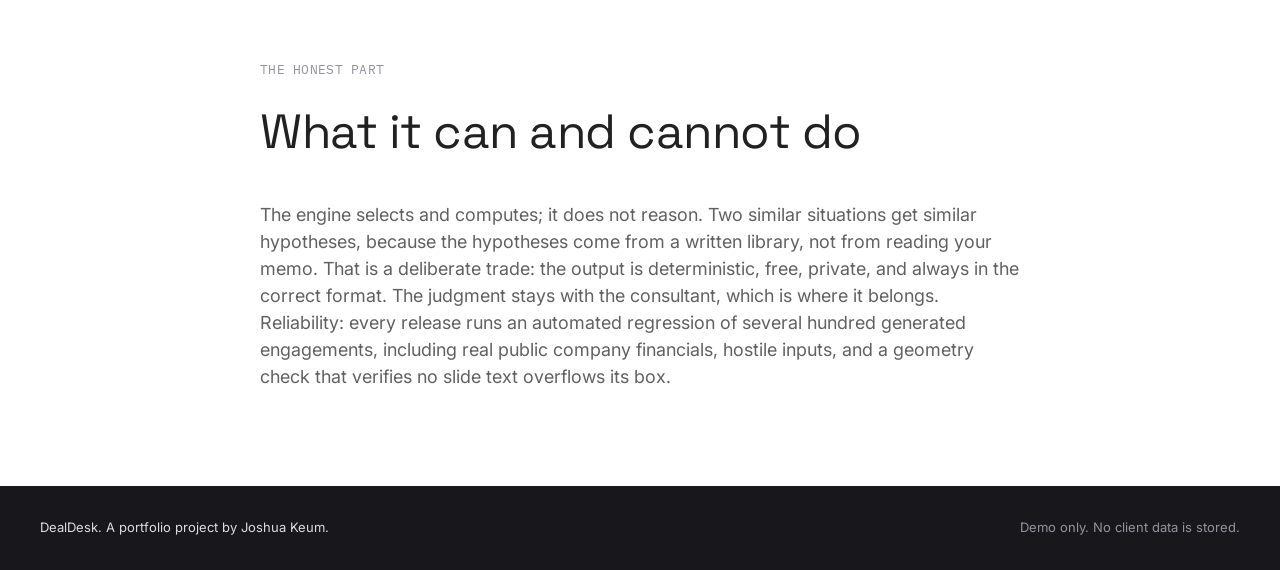
==== commit 48a07ede: "Follow the PwC simulation structure, with live filing depth inside it The four deliverables go back " ====
--- a/how-it-works.html
+++ b/how-it-works.html
@@ -8,7 +8,7 @@
   <link rel="preconnect" href="https://fonts.googleapis.com" />
   <link rel="preconnect" href="https://fonts.gstatic.com" crossorigin />
   <link href="https://fonts.googleapis.com/css2?family=Space+Grotesk:wght@400;500&family=Inter:wght@400;500&family=IBM+Plex+Mono:wght@400;500&display=swap" rel="stylesheet" />
-  <link rel="stylesheet" href="css/styles.css?v=2026072419" />
+  <link rel="stylesheet" href="css/styles.css?v=2026072431" />
 </head>
 <body>
 
@@ -62,23 +62,22 @@
               retention first.</p>
           </div>
           <div class="deliv-card">
-            <h3>Task 3: Presentation</h3>
-            <p>When you look up a public company the deck follows the argument: the question, the
-              executive answer, the situation in three figures, the complication, eight quarters
-              charted, the recommendation, the risks and their triggers, and the metric to watch.
-              When you type figures in by hand it falls back to the simulation's three slide loop.
-              Font sizes are computed so text always fits its box, and a geometry check confirms
-              nothing sits outside the slide.</p>
+            <h3>Task 3: Synergy Presentation</h3>
+            <p>The simulation asks for a three slide loop: a summary slide that signposts, then two
+              slides that expand each category in the same order. DealDesk keeps a library of
+              opportunity hypotheses, scores each against your situation, and puts the top three
+              per category on the slides, with the company's own revenue and margin charted from
+              its filings. Font sizes are computed so text always fits its box, and a geometry
+              check confirms nothing sits outside the slide.</p>
           </div>
           <div class="deliv-card">
             <h3>Task 4: Excel Model and Email</h3>
-            <p>Three tabs: how to read it, the reported quarters exactly as filed, and a bear,
-              base, and bull scenario. Which line is under test depends on your practice, because
-              an operations team argues about margin, a strategy team about the growth rate, and a
-              deal team about what the earnings base is worth. Yellow cells are the only inputs and
-              everything else is a live formula. Every scenario is anchored to the same quarter a
-              year earlier, never a trailing average, which is the only comparison that holds
-              seasonality constant.</p>
+            <p>The simulation asks for a simple model with labeled inputs, scenarios, and an email
+              that opens with the answer. DealDesk builds four linked sheets where yellow cells are
+              the only inputs: change the growth rate or the valuation multiple and the
+              projections, scenarios, and sensitivity grid all recalculate. Nothing is hardcoded
+              inside a formula. The email states a recommendation that follows the numbers:
+              proceed, proceed with caution, or run a diagnostic first.</p>
           </div>
         </div>
       </div>
